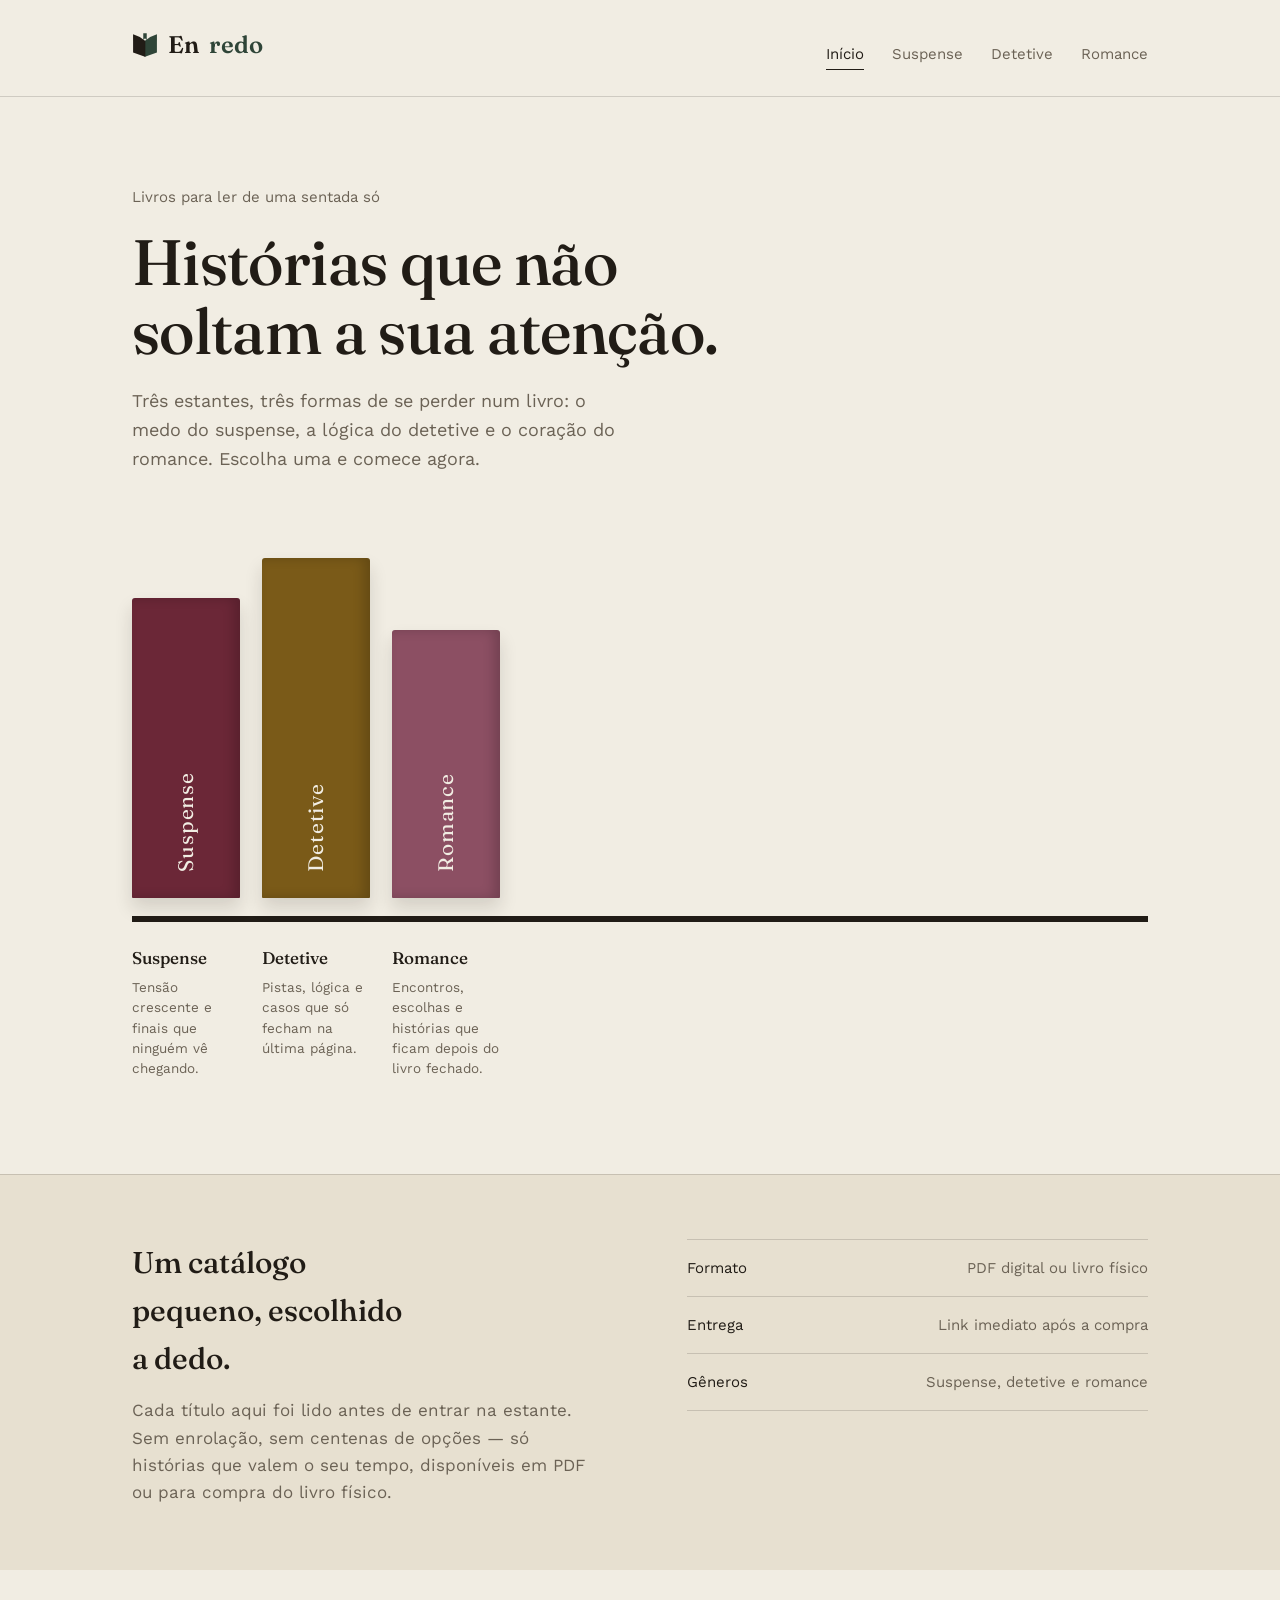
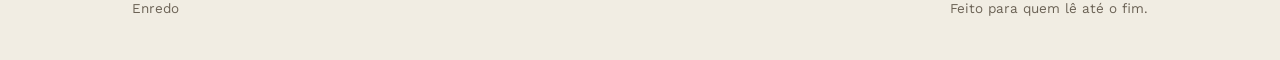
==== index.html @ 813d8f8b "Add files via upload" ====
<!DOCTYPE html>
<html lang="pt-BR">
<head>
<meta charset="UTF-8">
<meta name="viewport" content="width=device-width, initial-scale=1.0">
<title>Enredo — histórias por gênero</title>
<link rel="stylesheet" href="css/styles.css">
<link rel="icon" type="image/svg" href="svg/logo.svg">
</head>
<body>

<header class="cabecalho-site">
  <div class="contentor">
    <a href="index.html" class="marca"><img src="svg/logo.svg" alt="" class="marca-icone">En<span>redo</span></a>
    <nav class="nav-principal">
      <a href="index.html" class="ativo">Início</a>
      <a href="html/suspense.html">Suspense</a>
      <a href="html/detetive.html">Detetive</a>
      <a href="html/romance.html">Romance</a>
    </nav>
  </div>
</header>

<section class="destaque">
  <div class="contentor">
    <p class="chamada">Livros para ler de uma sentada só</p>
    <h1>Histórias que não soltam a sua atenção.</h1>
    <p class="resumo">Três estantes, três formas de se perder num livro: o medo do suspense, a lógica do detetive e o coração do romance. Escolha uma e comece agora.</p>
  </div>
</section>

<section class="estante">
  <div class="contentor">
    <div class="prateleira">
      <a class="lombada" data-genre="suspense" href="html/suspense.html">
        <span class="lombada-rotulo">Suspense</span>
      </a>
      <a class="lombada" data-genre="detetive" href="html/detetive.html">
        <span class="lombada-rotulo">Detetive</span>
      </a>
      <a class="lombada" data-genre="romance" href="html/romance.html">
        <span class="lombada-rotulo">Romance</span>
      </a>
    </div>
    <div class="estante-legenda">
      <div class="legenda-item">
        <h3>Suspense</h3>
        <p>Tensão crescente e finais que ninguém vê chegando.</p>
      </div>
      <div class="legenda-item">
        <h3>Detetive</h3>
        <p>Pistas, lógica e casos que só fecham na última página.</p>
      </div>
      <div class="legenda-item">
        <h3>Romance</h3>
        <p>Encontros, escolhas e histórias que ficam depois do livro fechado.</p>
      </div>
    </div>
  </div>
</section>

<section class="sobre-faixa">
  <div class="contentor">
    <div>
      <h2>Um catálogo pequeno, escolhido a dedo.</h2>
      <p>Cada título aqui foi lido antes de entrar na estante. Sem enrolação, sem centenas de opções — só histórias que valem o seu tempo, disponíveis em PDF ou para compra do livro físico.</p>
    </div>
    <ul class="sobre-lista">
      <li><span>Formato</span><span>PDF digital ou livro físico</span></li>
      <li><span>Entrega</span><span>Link imediato após a compra</span></li>
      <li><span>Gêneros</span><span>Suspense, detetive e romance</span></li>
    </ul>
  </div>
</section>

<footer class="rodape-site">
  <div class="contentor">
    <span>Enredo</span>
    <span>Feito para quem lê até o fim.</span>
  </div>
</footer>

</body>
</html>
---- css/styles.css ----
@import url('https://fonts.googleapis.com/css2?family=Fraunces:opsz,wght@9..144,400;9..144,500;9..144,600&family=Work+Sans:wght@400;500&display=swap');

:root {
  --bg: #F1EDE3;
  --bg-alt: #E7E0D0;
  --ink: #211C16;
  --ink-soft: #6B6255;
  --line: rgba(33, 28, 22, 0.16);
  --paper-shadow: rgba(33, 28, 22, 0.10);

  --accent: #2F4538;
  --accent-suspense: #6B2737;
  --accent-detetive: #7A5A18;
  --accent-romance: #8C4F63;

  --font-display: 'Fraunces', serif;
  --font-body: 'Work Sans', sans-serif;
}

* { box-sizing: border-box; }

html { scroll-behavior: smooth; }

body {
  margin: 0;
  background: var(--bg);
  color: var(--ink);
  font-family: var(--font-body);
  font-size: 17px;
  line-height: 1.6;
  -webkit-font-smoothing: antialiased;
}

a { color: inherit; }

.contentor {
  max-width: 1080px;
  margin: 0 auto;
  padding: 0 32px;
}

/* ---------- Header ---------- */

.cabecalho-site {
  border-bottom: 1px solid var(--line);
  padding: 26px 0;
}

.cabecalho-site .contentor {
  display: flex;
  align-items: baseline;
  justify-content: space-between;
  flex-wrap: wrap;
  gap: 14px;
}

.marca {
  display: flex;
  align-items: center;
  gap: 10px;
  font-family: var(--font-display);
  font-size: 24px;
  font-weight: 600;
  letter-spacing: 0.01em;
  text-decoration: none;
  color: var(--ink);
}

.marca span {
  color: var(--accent);
}

.marca-icone {
  width: 26px;
  height: auto;
  display: block;
}

.nav-principal {
  display: flex;
  gap: 28px;
}

.nav-principal a {
  text-decoration: none;
  font-size: 15px;
  color: var(--ink-soft);
  border-bottom: 1px solid transparent;
  padding-bottom: 3px;
  transition: color 0.2s ease, border-color 0.2s ease;
}

.nav-principal a:hover,
.nav-principal a.ativo {
  color: var(--ink);
  border-color: var(--ink);
}

/* ---------- Hero ---------- */

.destaque {
  padding: 88px 0 64px;
}

.destaque .chamada {
  font-size: 15px;
  color: var(--ink-soft);
  margin: 0 0 18px;
  max-width: 30ch;
}

.destaque h1 {
  font-family: var(--font-display);
  font-weight: 500;
  font-size: clamp(38px, 5.4vw, 64px);
  line-height: 1.08;
  margin: 0 0 22px;
  max-width: 15ch;
  letter-spacing: -0.01em;
}

.destaque p.resumo {
  max-width: 46ch;
  font-size: 18px;
  color: var(--ink-soft);
  margin: 0;
}

/* ---------- Spines (homepage category picker) ---------- */

.estante {
  padding: 20px 0 96px;
}

.prateleira {
  display: flex;
  align-items: flex-end;
  gap: 22px;
  padding-bottom: 18px;
  border-bottom: 6px solid var(--ink);
  flex-wrap: wrap;
}

.lombada {
  position: relative;
  display: flex;
  align-items: flex-end;
  justify-content: center;
  padding: 22px 0 26px;
  width: 108px;
  border-radius: 3px 3px 1px 1px;
  text-decoration: none;
  color: #F1EDE3;
  box-shadow: inset -6px 0 12px rgba(0,0,0,0.18), 0 10px 18px rgba(33,28,22,0.14);
  transition: transform 0.25s ease, box-shadow 0.25s ease;
}

.lombada:hover {
  transform: translateY(-8px);
  box-shadow: inset -6px 0 12px rgba(0,0,0,0.2), 0 16px 24px rgba(33,28,22,0.2);
}

.lombada[data-genre="suspense"] { height: 300px; background: var(--accent-suspense); }
.lombada[data-genre="detetive"] { height: 340px; background: var(--accent-detetive); }
.lombada[data-genre="romance"]  { height: 268px; background: var(--accent-romance); }

.lombada .lombada-rotulo {
  writing-mode: vertical-rl;
  transform: rotate(180deg);
  font-family: var(--font-display);
  font-size: 21px;
  letter-spacing: 0.04em;
  white-space: nowrap;
}

.estante-legenda {
  display: flex;
  gap: 22px;
  margin-top: 22px;
  flex-wrap: wrap;
}

.legenda-item {
  width: 108px;
}

.legenda-item h3 {
  font-family: var(--font-display);
  font-weight: 500;
  font-size: 17px;
  margin: 0 0 6px;
}

.legenda-item p {
  font-size: 13.5px;
  color: var(--ink-soft);
  margin: 0;
  line-height: 1.5;
}

/* ---------- About / footer strip ---------- */

.sobre-faixa {
  background: var(--bg-alt);
  border-top: 1px solid var(--line);
  padding: 64px 0;
}

.sobre-faixa .contentor {
  display: grid;
  grid-template-columns: 1.1fr 1fr;
  gap: 48px;
  align-items: start;
}

.sobre-faixa h2 {
  font-family: var(--font-display);
  font-weight: 500;
  font-size: 30px;
  margin: 0 0 14px;
  max-width: 14ch;
}

.sobre-faixa p {
  color: var(--ink-soft);
  margin: 0;
  max-width: 42ch;
}

.sobre-lista {
  list-style: none;
  margin: 0;
  padding: 0;
  border-top: 1px solid var(--line);
}

.sobre-lista li {
  padding: 16px 0;
  border-bottom: 1px solid var(--line);
  display: flex;
  justify-content: space-between;
  gap: 20px;
  font-size: 15px;
}

.sobre-lista li span:first-child { color: var(--ink); }
.sobre-lista li span:last-child { color: var(--ink-soft); text-align: right; }

.rodape-site {
  padding: 28px 0 40px;
}

.rodape-site .contentor {
  display: flex;
  justify-content: space-between;
  color: var(--ink-soft);
  font-size: 13.5px;
  flex-wrap: wrap;
  gap: 10px;
}

/* ---------- Category page ---------- */

.link-voltar {
  display: inline-block;
  margin: 40px 0 0;
  font-size: 14px;
  color: var(--ink-soft);
  text-decoration: none;
  border-bottom: 1px solid transparent;
}

.link-voltar:hover { color: var(--ink); border-color: var(--ink); }

.genero-destaque {
  padding: 18px 0 56px;
  border-bottom: 1px solid var(--line);
}

.genero-destaque .genero-etiqueta {
  display: inline-block;
  font-size: 13.5px;
  color: #F1EDE3;
  padding: 5px 12px;
  border-radius: 2px;
  margin-bottom: 20px;
}

.genero-destaque h1 {
  font-family: var(--font-display);
  font-weight: 500;
  font-size: clamp(34px, 4.6vw, 50px);
  margin: 0 0 16px;
  max-width: 16ch;
}

.genero-destaque p {
  color: var(--ink-soft);
  max-width: 50ch;
  font-size: 17px;
  margin: 0;
}

.grade-livros {
  padding: 56px 0 96px;
  display: grid;
  grid-template-columns: repeat(3, 1fr);
  gap: 40px 32px;
}

.cartao-livro { display: flex; flex-direction: column; }

.capa {
  aspect-ratio: 2 / 3;
  border-radius: 2px;
  display: flex;
  align-items: flex-end;
  padding: 22px;
  position: relative;
  overflow: hidden;
  box-shadow: 0 14px 26px rgba(33,28,22,0.16);
}

.capa-imagem {
  position: absolute;
  inset: 0;
  width: 100%;
  height: 100%;
  object-fit: cover;
  z-index: 0;
}

.capa::before {
  content: "";
  position: absolute;
  inset: 0;
  z-index: 1;
  background: linear-gradient(200deg, rgba(255,255,255,0.16), rgba(0,0,0,0.22) 78%);
}

.capa .capa-titulo {
  position: relative;
  z-index: 2;
  font-family: var(--font-display);
  color: #F1EDE3;
  font-size: 23px;
  font-weight: 500;
  line-height: 1.18;
  margin: 0;
}

.livro-meta { padding-top: 16px; }

.livro-meta .autor {
  font-size: 13.5px;
  color: var(--ink-soft);
  margin: 0 0 8px;
}

.livro-meta .sinopse {
  font-size: 14.5px;
  margin: 0 0 16px;
  color: var(--ink);
}

.livro-acoes { display: flex; gap: 10px; }

.botao {
  font-family: var(--font-body);
  font-size: 13.5px;
  text-decoration: none;
  padding: 9px 16px;
  border-radius: 2px;
  border: 1px solid var(--ink);
  color: var(--ink);
  transition: background 0.2s ease, color 0.2s ease;
}

.botao.primario {
  background: var(--ink);
  color: var(--bg);
}

.botao.primario:hover { opacity: 0.85; }
.botao:not(.primario):hover { background: var(--ink); color: var(--bg); }

/* ---------- Responsive ---------- */

@media (max-width: 760px) {
  .sobre-faixa .contentor { grid-template-columns: 1fr; }
  .grade-livros { grid-template-columns: 1fr; }
  .prateleira { justify-content: center; }
  .estante-legenda { justify-content: center; text-align: center; }
  .nav-principal { gap: 18px; }
}
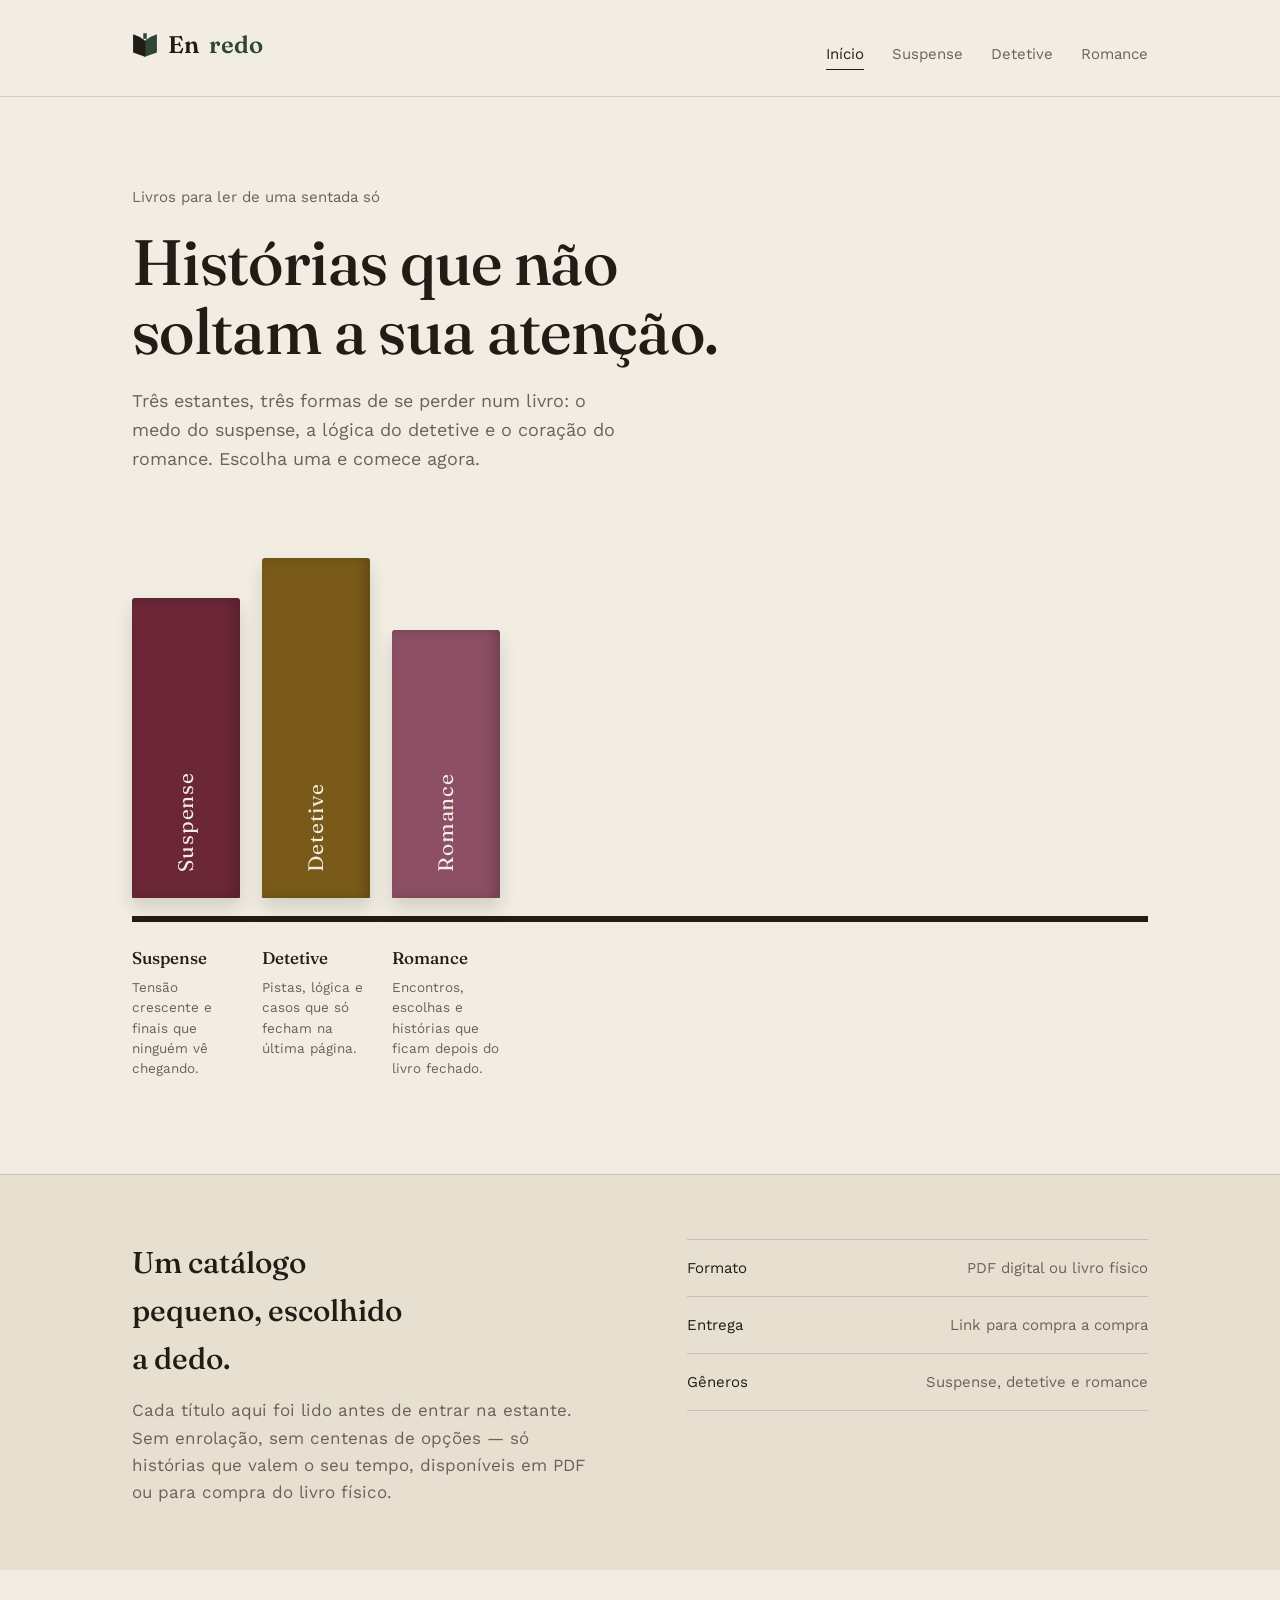
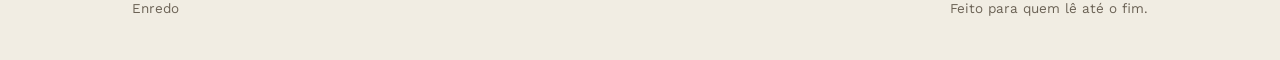
==== commit 8d65a769: "Fix HTML encoding issues in index.html" ====
--- a/index.html
+++ b/index.html
@@ -67,7 +67,7 @@
     </div>
     <ul class="sobre-lista">
       <li><span>Formato</span><span>PDF digital ou livro físico</span></li>
-      <li><span>Entrega</span><span>Link imediato após a compra</span></li>
+      <li><span>Entrega</span><span>Link para compra a compra</span></li>
       <li><span>Gêneros</span><span>Suspense, detetive e romance</span></li>
     </ul>
   </div>
@@ -81,4 +81,4 @@
 </footer>
 
 </body>
-</html>+</html>
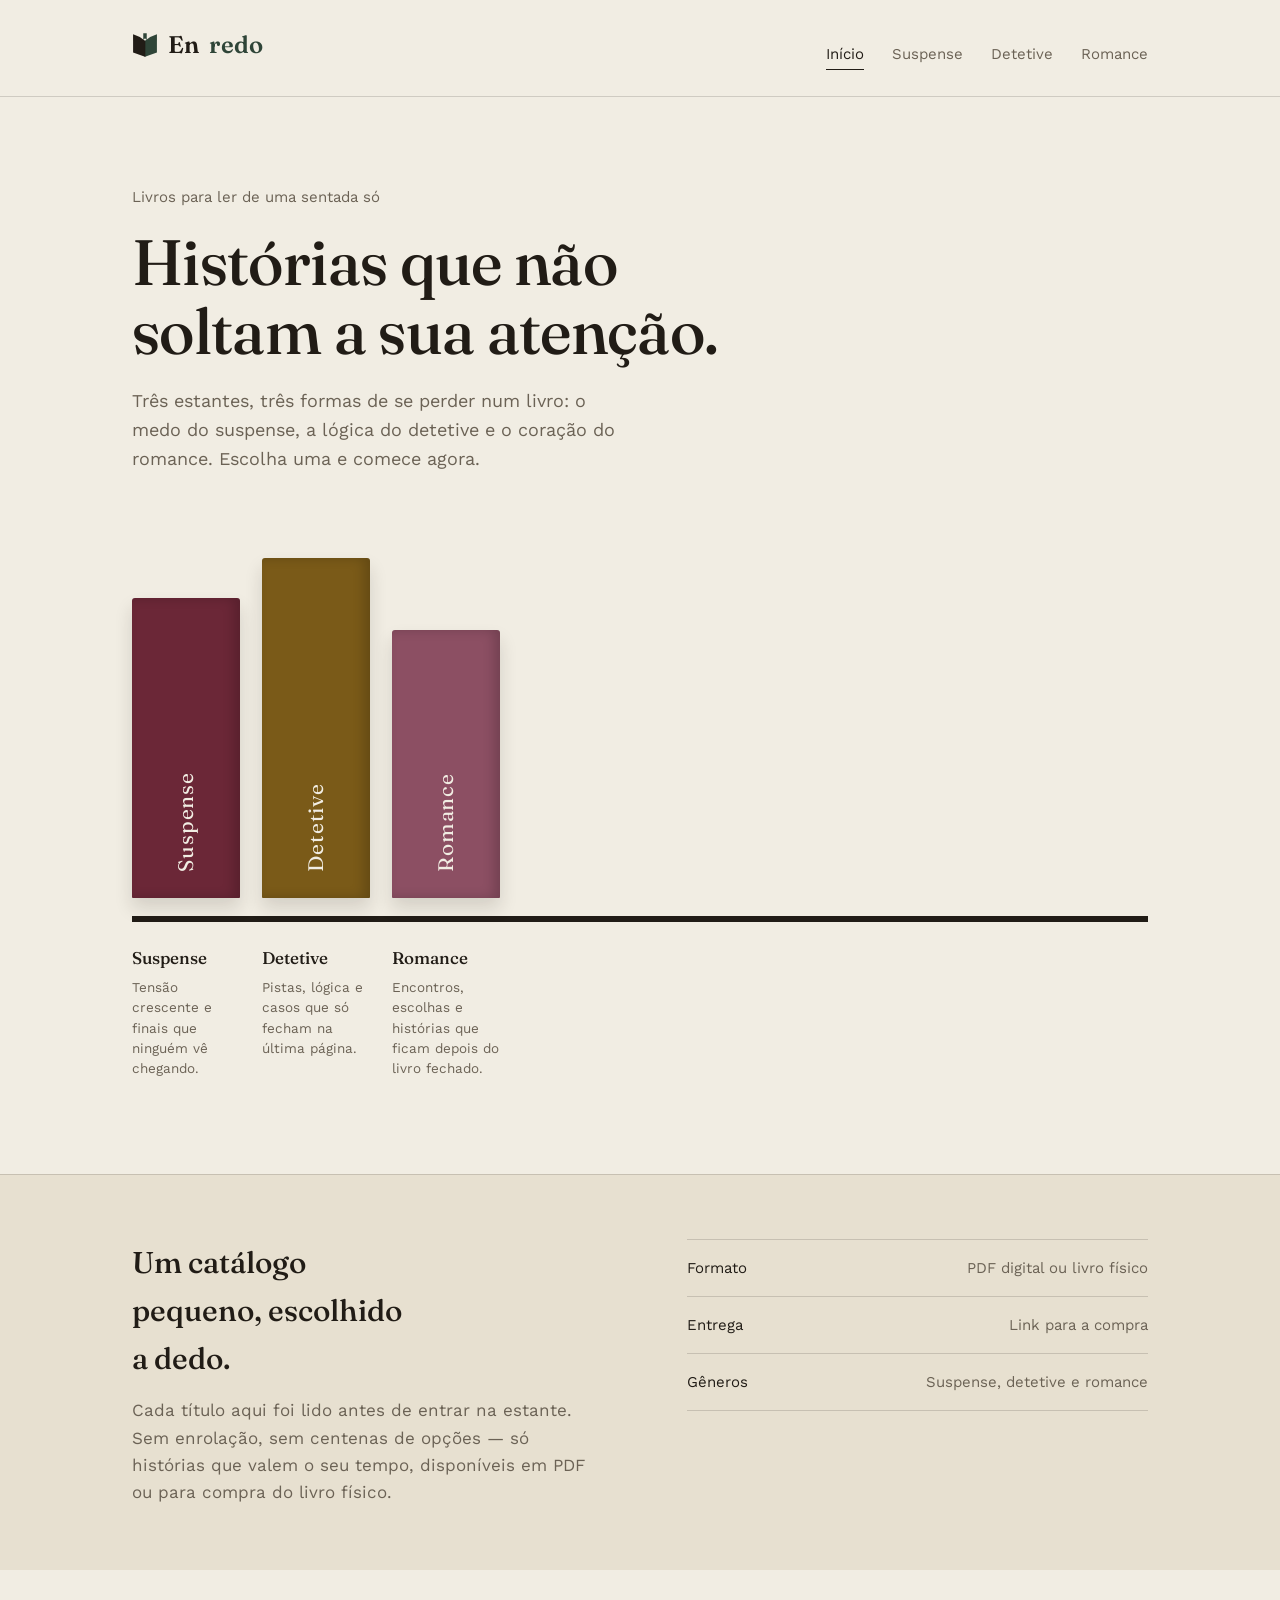
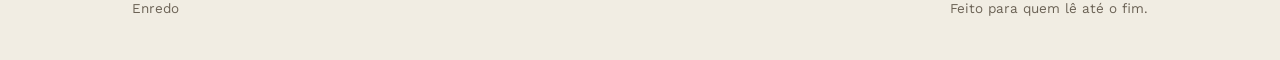
==== commit 1224c79b: "Fix HTML encoding issues in index.html" ====
--- a/index.html
+++ b/index.html
@@ -67,7 +67,7 @@
     </div>
     <ul class="sobre-lista">
       <li><span>Formato</span><span>PDF digital ou livro físico</span></li>
-      <li><span>Entrega</span><span>Link para compra a compra</span></li>
+      <li><span>Entrega</span><span>Link para a compra</span></li>
       <li><span>Gêneros</span><span>Suspense, detetive e romance</span></li>
     </ul>
   </div>
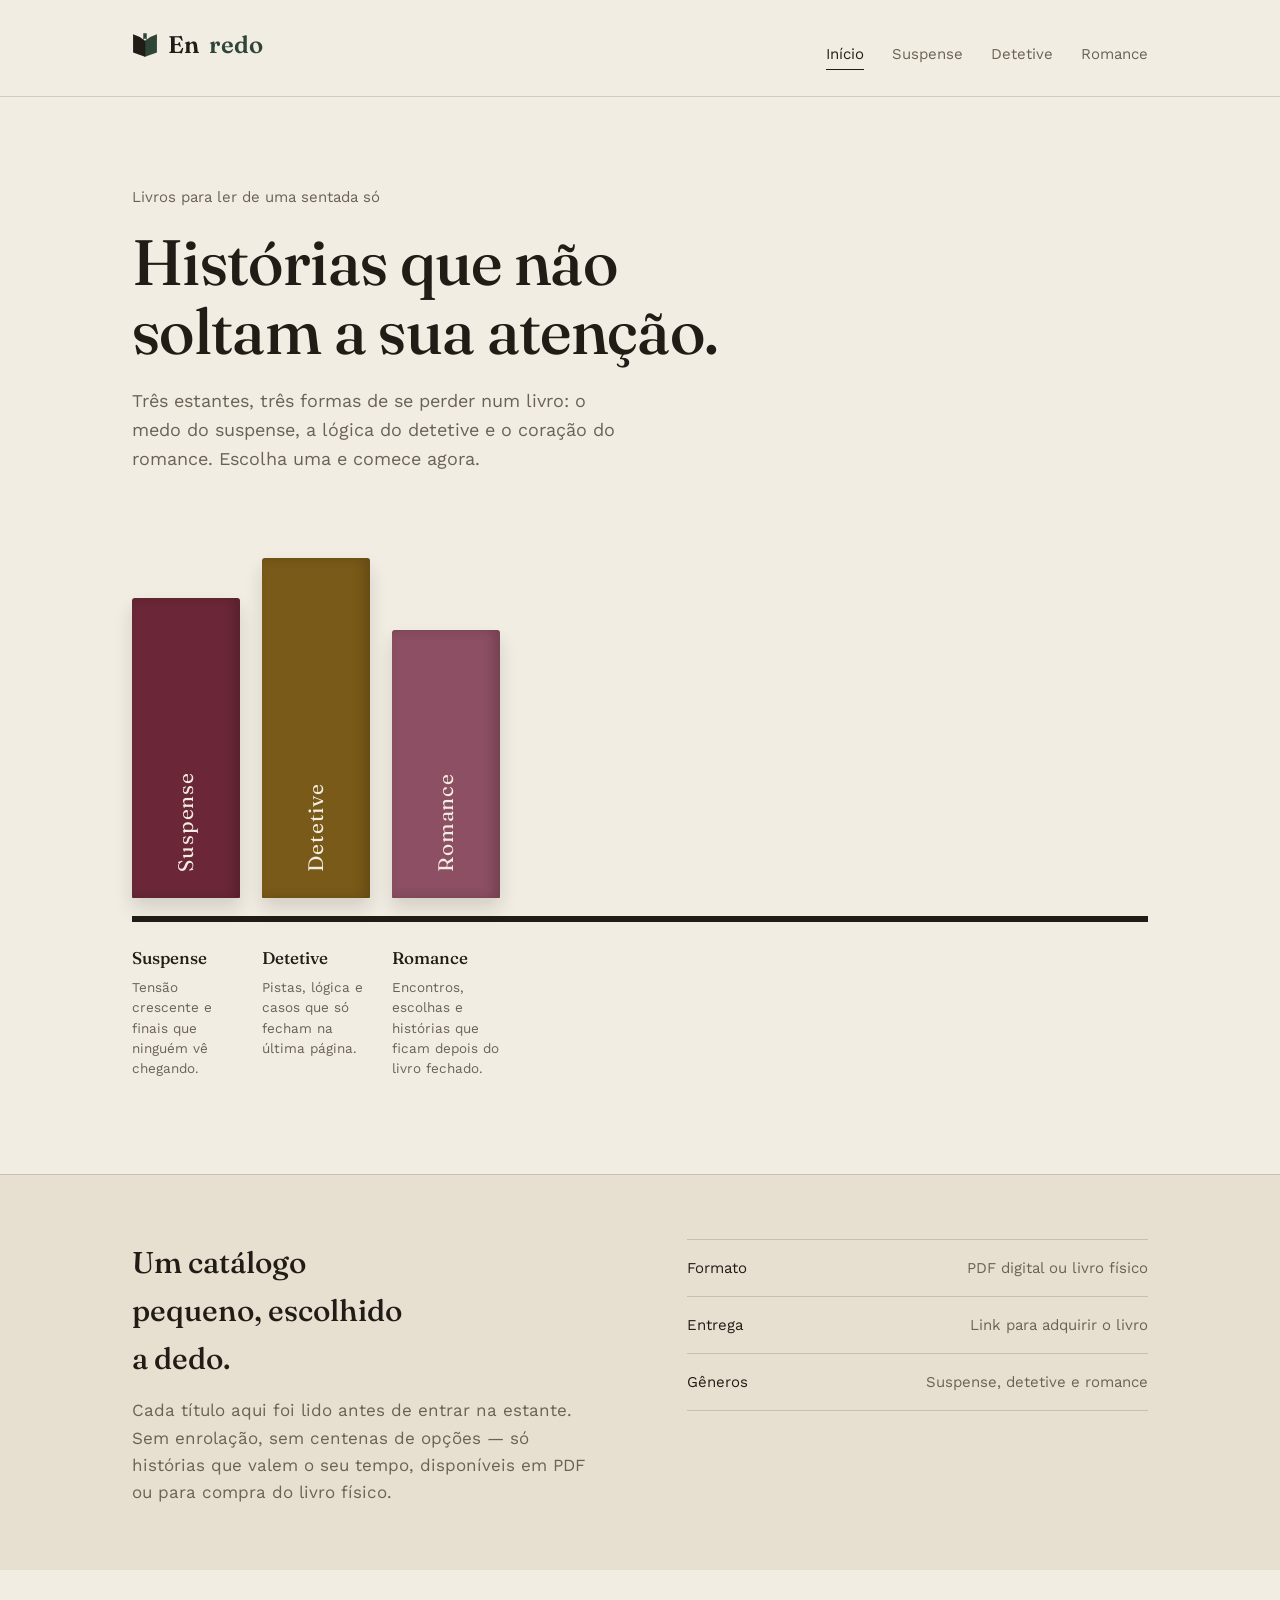
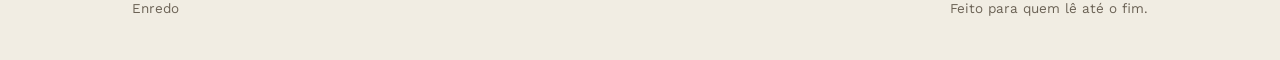
==== commit 85d8eafb: "Refactor index.html for improved structure and content Updated the HTML structure and content for be" ====
--- a/index.html
+++ b/index.html
@@ -67,7 +67,7 @@
     </div>
     <ul class="sobre-lista">
       <li><span>Formato</span><span>PDF digital ou livro físico</span></li>
-      <li><span>Entrega</span><span>Link para a compra</span></li>
+      <li><span>Entrega</span><span>Link para adquirir o livro</span></li>
       <li><span>Gêneros</span><span>Suspense, detetive e romance</span></li>
     </ul>
   </div>
